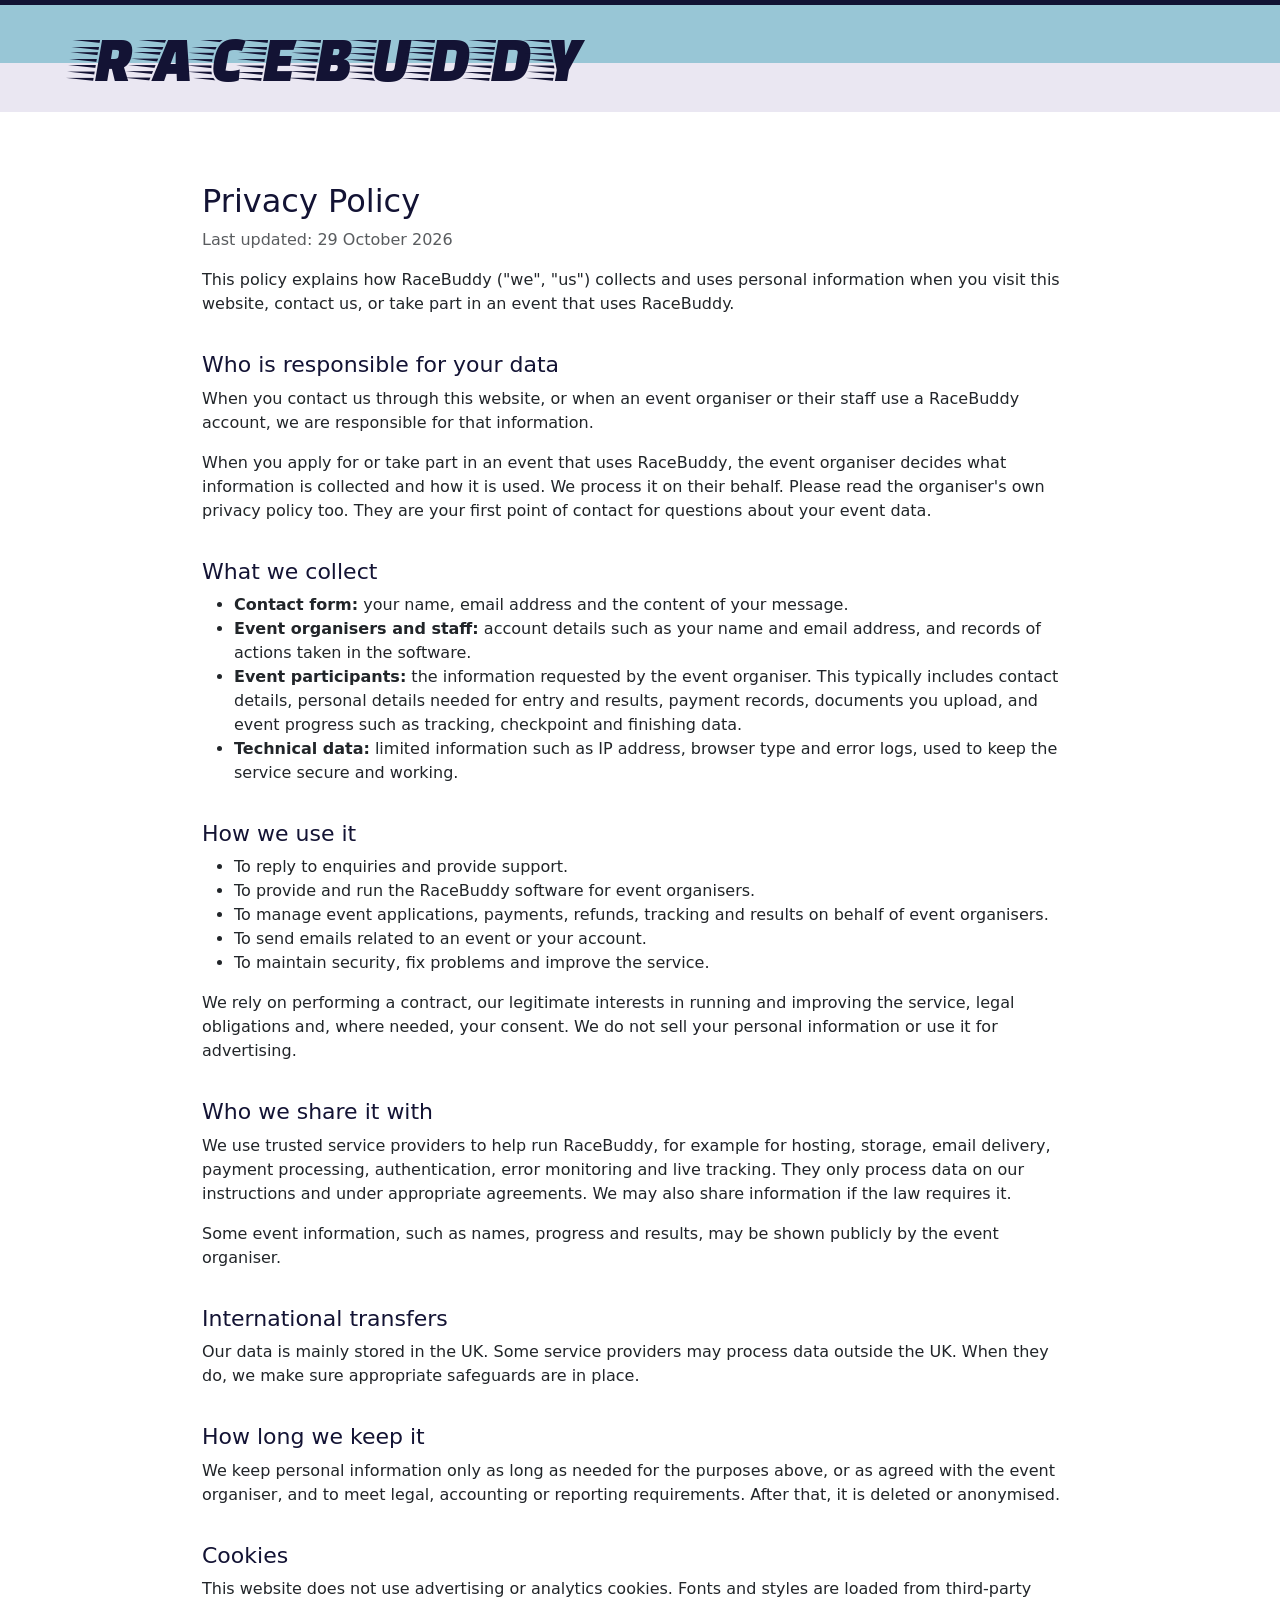
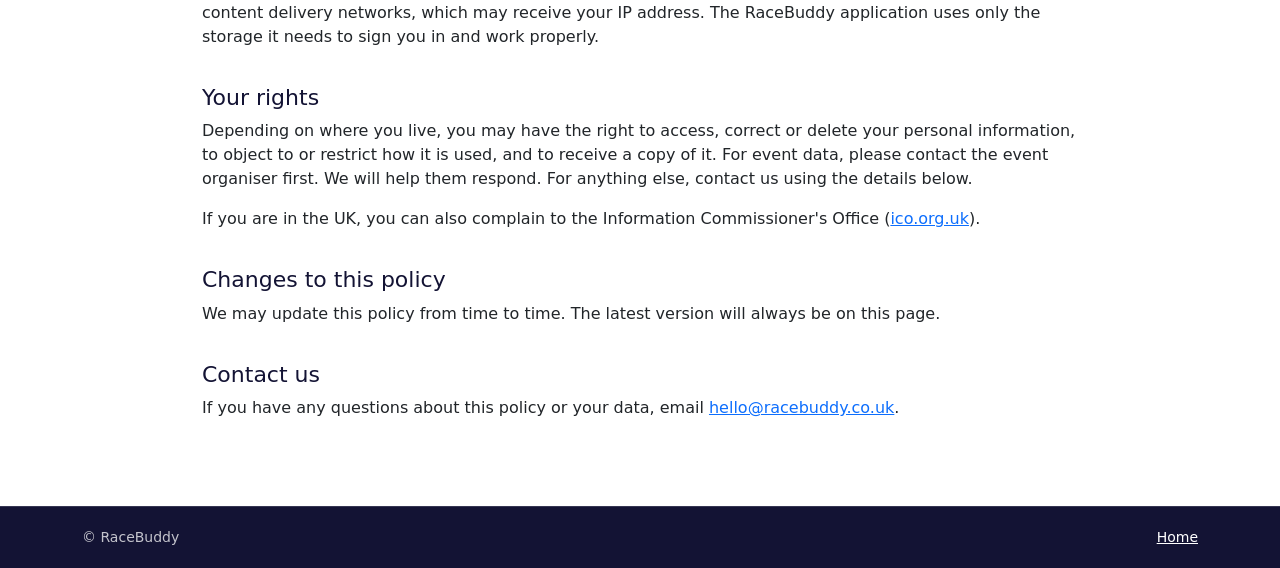
==== privacy.html @ 4d8df386 "feat: add privacy policy page Add a generic privacy policy at /privacy.html, link it from a new foot" ====
<!DOCTYPE html>
<html lang="en">
  <head>
    <meta charset="UTF-8" />
    <meta name="viewport" content="width=device-width, initial-scale=1.0" />
    <title>Privacy Policy - RaceBuddy</title>
    <link rel="preconnect" href="https://fonts.googleapis.com" />
    <link rel="preconnect" href="https://fonts.gstatic.com" crossorigin />
    <link
      href="https://fonts.googleapis.com/css2?family=Faster+One&display=swap"
      rel="stylesheet"
    />
    <link
      href="https://cdn.jsdelivr.net/npm/bootstrap@5.3.0/dist/css/bootstrap.min.css"
      rel="stylesheet"
      integrity="sha384-9ndCyUaIbzAi2FUVXJi0CjmCapSmO7SnpJef0486qhLnuZ2cdeRhO02iuK6FUUVM"
      crossorigin="anonymous"
    />
    <link href="./styles.css" rel="stylesheet" />
  </head>
  <body>
    <header class="header">
      <div class="header__text">
        <div class="container">
          <h1><a href="./" class="header__home">RaceBuddy</a></h1>
        </div>
      </div>
    </header>
    <main>
      <section class="policy">
        <div class="container">
          <h2 class="mb-2">Privacy Policy</h2>
          <p class="text-muted">Last updated: 29 October 2026</p>

          <p>
            This policy explains how RaceBuddy ("we", "us") collects and uses
            personal information when you visit this website, contact us, or
            take part in an event that uses RaceBuddy.
          </p>

          <h3>Who is responsible for your data</h3>
          <p>
            When you contact us through this website, or when an event
            organiser or their staff use a RaceBuddy account, we are
            responsible for that information.
          </p>
          <p>
            When you apply for or take part in an event that uses RaceBuddy, the
            event organiser decides what information is collected and how it
            is used. We process it on their behalf. Please read the organiser's
            own privacy policy too. They are your first point of contact for
            questions about your event data.
          </p>

          <h3>What we collect</h3>
          <ul>
            <li>
              <strong>Contact form:</strong> your name, email address and the
              content of your message.
            </li>
            <li>
              <strong>Event organisers and staff:</strong> account details such
              as your name and email address, and records of actions taken in
              the software.
            </li>
            <li>
              <strong>Event participants:</strong> the information requested by
              the event organiser. This typically includes contact details,
              personal details needed for entry and results, payment records,
              documents you upload, and event progress such as tracking,
              checkpoint and finishing data.
            </li>
            <li>
              <strong>Technical data:</strong> limited information such as IP
              address, browser type and error logs, used to keep the service
              secure and working.
            </li>
          </ul>

          <h3>How we use it</h3>
          <ul>
            <li>To reply to enquiries and provide support.</li>
            <li>To provide and run the RaceBuddy software for event organisers.</li>
            <li>
              To manage event applications, payments, refunds, tracking and
              results on behalf of event organisers.
            </li>
            <li>To send emails related to an event or your account.</li>
            <li>To maintain security, fix problems and improve the service.</li>
          </ul>
          <p>
            We rely on performing a contract, our legitimate interests in
            running and improving the service, legal obligations and, where
            needed, your consent. We do not sell your personal information or
            use it for advertising.
          </p>

          <h3>Who we share it with</h3>
          <p>
            We use trusted service providers to help run RaceBuddy, for example
            for hosting, storage, email delivery, payment processing,
            authentication, error monitoring and live tracking. They only
            process data on our instructions and under appropriate agreements.
            We may also share information if the law requires it.
          </p>
          <p>
            Some event information, such as names, progress and results, may be
            shown publicly by the event organiser.
          </p>

          <h3>International transfers</h3>
          <p>
            Our data is mainly stored in the UK. Some service providers may
            process data outside the UK. When they do, we make sure appropriate
            safeguards are in place.
          </p>

          <h3>How long we keep it</h3>
          <p>
            We keep personal information only as long as needed for the
            purposes above, or as agreed with the event organiser, and to meet
            legal, accounting or reporting requirements. After that, it is
            deleted or anonymised.
          </p>

          <h3>Cookies</h3>
          <p>
            This website does not use advertising or analytics cookies. Fonts
            and styles are loaded from third-party content delivery networks,
            which may receive your IP address. The RaceBuddy application uses
            only the storage it needs to sign you in and work properly.
          </p>

          <h3>Your rights</h3>
          <p>
            Depending on where you live, you may have the right to access,
            correct or delete your personal information, to object to or
            restrict how it is used, and to receive a copy of it. For event
            data, please contact the event organiser first. We will help them
            respond. For anything else, contact us using the details below.
          </p>
          <p>
            If you are in the UK, you can also complain to the Information
            Commissioner's Office (<a
              href="https://ico.org.uk/"
              target="_blank"
              rel="noopener"
              >ico.org.uk</a
            >).
          </p>

          <h3>Changes to this policy</h3>
          <p>
            We may update this policy from time to time. The latest version
            will always be on this page.
          </p>

          <h3>Contact us</h3>
          <p>
            If you have any questions about this policy or your data, email
            <a href="mailto:hello@racebuddy.co.uk">hello@racebuddy.co.uk</a>.
          </p>
        </div>
      </section>
    </main>
    <footer class="footer">
      <div class="container d-flex justify-content-between">
        <span>&copy; RaceBuddy</span>
        <a href="./">Home</a>
      </div>
    </footer>
  </body>
</html>
---- styles.css ----
/* VARIABLES */
:root {
  --color-light-purple: #EAE7F2;
  --color-light-blue: #98c6d6;
  --color-dark-blue: #131334;
  --color-red: #f11f21;
  --color-success: #88e588;
  --color-error: #f25959;
  --font-family-heading: 'Faster One', cursive;
  --bs-heading-color: #131334;
}

/* BOOTSTRAP OVERRIDES */
.btn-primary {
  background-color: var(--color-dark-blue);
  border-color: var(--color-dark-blue);
}
.card-header {
  background-color: var(--color-dark-blue);
  padding-top: 12px;
  padding-bottom: 12px;
}
.card-header h4 {
  color: #fff;
}
.card {
  height: 100%;
}

/* GLOBALS */
h1 {
  position: relative;
  font-size: 64px;
  margin: 0;
  padding: 0;
  font-family: var(--font-family-heading);
  color: var(--color-dark-blue);
  letter-spacing: 0.1em;
  text-transform: uppercase;
}
.container {
  position: relative;
}
section {
  padding: 70px 0;
}
@media (max-width: 767px) {
  h1 {
    font-size: 38px;
  }
  section {
    padding: 50px 0;
  }
}

/* HEADER */
.header {
  background-color: var(--color-light-purple);
}
.header__menu {
  padding-top: 20px;
  display: none
}
.header__menu .btn {
  margin-left: 20px;
  display: none
}
.header__graphics {
  display: flex;
  justify-content: center;
  align-items: center;
  padding: 5px 0 30px;
  position: relative;
}
.header__graphic--yard {
  margin-bottom: 12px;
}
.header__graphic--tick {
  margin-bottom: 24px;
}
.header__graphics .container {
  z-index: 1;
}
.header__graphics::before,
.header__graphics::after  {
  content: "";
  display: block;
  width: 100%;
  height: 8px;
  position: absolute;
  left: 0;
}
.header__graphics::before  {
  background-color: var(--color-red);
  top: 66%;
}
.header__graphics::after  {
  background-color: var(--color-light-blue);
  top: 50%;
}
.header__text {
  position: relative;
  border-top: 5px solid var(--color-dark-blue);
  padding: 15px 0;
}
.header__text::before {
  content: "";
  display: block;
  width: 100%;
  height: 54%;
  background-color: var(--color-light-blue);
  position: absolute;
  left: 0;
  top: 0;
}
@media (max-width: 990px) {
  .header__graphic--yard {
    display: none;
  }
  .header__graphic--tick {
    display: none;
  }
}
@media (max-width: 767px) {
  .header__graphic--nod {
    width: 120px;
  }
  .header__graphic--tosca {
    width: 140px;
  }
  .header__graphics {
    padding: 15px 0 20px;
  }
}

/* MODULES */
.modules {
  background-color: var(--color-light-purple);
}
.card-icon {
  display: flex;
  justify-content: center;
  align-items: center;
  padding: 30px;
  height: 140px;
  background-color: var(--color-light-blue)
}
.card-icon svg {
  width: 100%;
  height: 100%;
  fill: #fff;
}

/* CONTACT */
.contact {
  background-color: #131334;
  color: #fff;
}
.contact .container {
  max-width: 900px;
}
.form-success,
.form-error {
  color: #fff; 
  font-weight: 700;
  display: none;
  padding: 10px 20px;
  border: 2px solid var(--color-success);
  margin-top: 20px;
}
.form-error {
  border-color: var(--color-error);
}

.contact__privacy {
  margin: 20px 0 0;
  font-size: 14px;
  color: rgba(255, 255, 255, 0.75);
}
.contact__privacy a {
  color: #fff;
}

/* POLICY */
.header__home {
  color: inherit;
  text-decoration: none;
}
.policy .container {
  max-width: 900px;
}
.policy h3 {
  font-size: 22px;
  margin-top: 36px;
}

/* FOOTER */
.footer {
  background-color: var(--color-dark-blue);
  border-top: 1px solid rgba(255, 255, 255, 0.15);
  color: rgba(255, 255, 255, 0.75);
  padding: 20px 0;
  font-size: 14px;
}
.footer a {
  color: #fff;
}
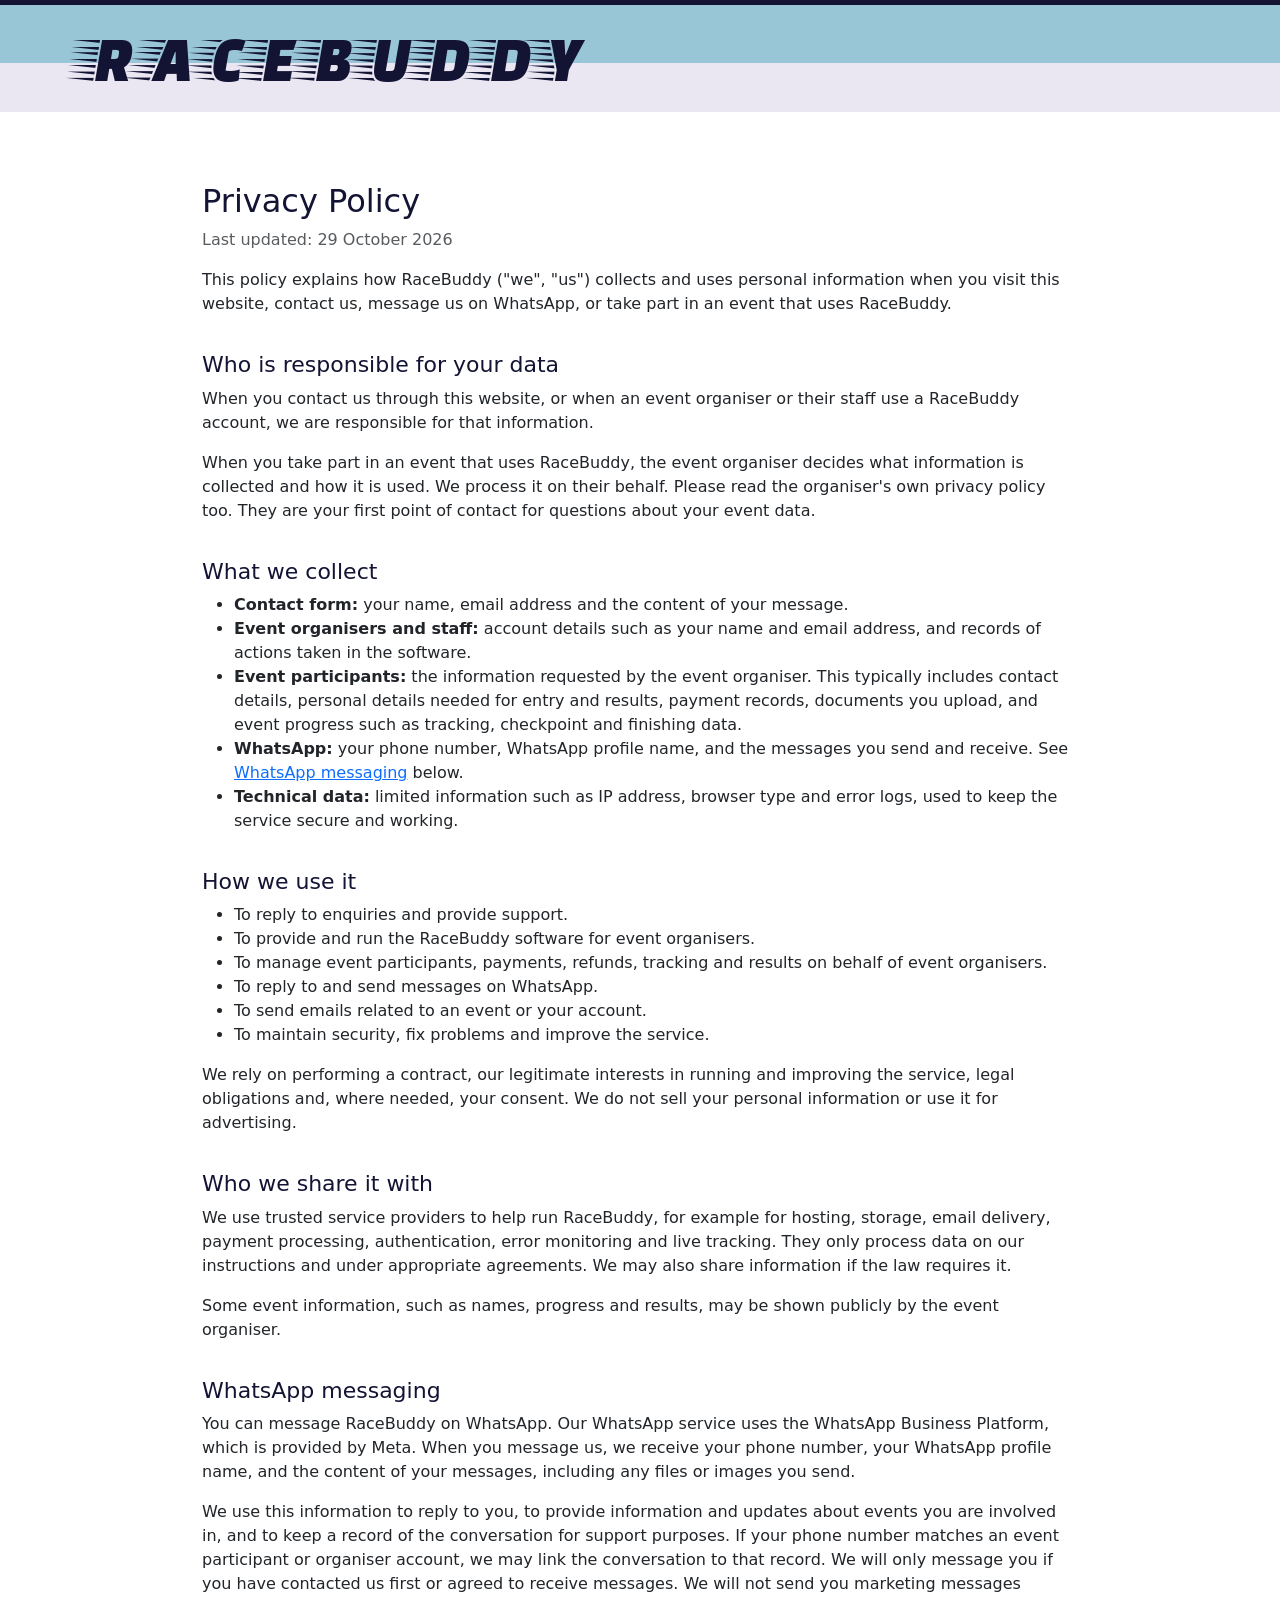
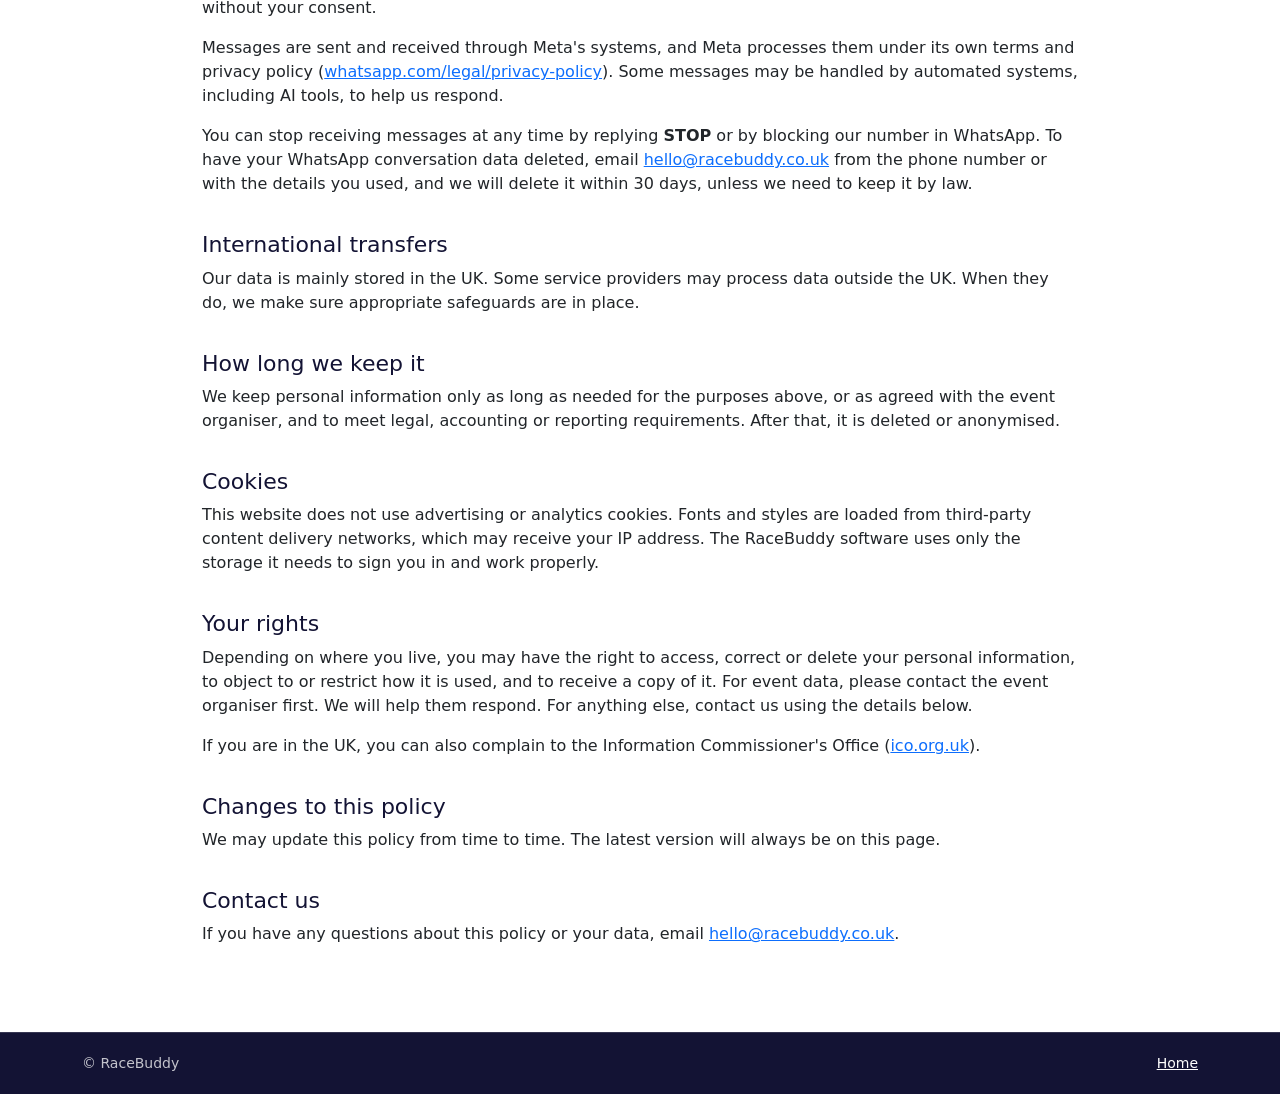
==== commit c6d01929: "feat: add WhatsApp section to privacy policy, drop applications Co-Authored-By: Claude Opus 5.5 <nor" ====
--- a/privacy.html
+++ b/privacy.html
@@ -34,8 +34,9 @@
 
           <p>
             This policy explains how RaceBuddy ("we", "us") collects and uses
-            personal information when you visit this website, contact us, or
-            take part in an event that uses RaceBuddy.
+            personal information when you visit this website, contact us,
+            message us on WhatsApp, or take part in an event that uses
+            RaceBuddy.
           </p>
 
           <h3>Who is responsible for your data</h3>
@@ -45,8 +46,8 @@
             responsible for that information.
           </p>
           <p>
-            When you apply for or take part in an event that uses RaceBuddy, the
-            event organiser decides what information is collected and how it
+            When you take part in an event that uses RaceBuddy, the event
+            organiser decides what information is collected and how it
             is used. We process it on their behalf. Please read the organiser's
             own privacy policy too. They are your first point of contact for
             questions about your event data.
@@ -71,6 +72,11 @@
               checkpoint and finishing data.
             </li>
             <li>
+              <strong>WhatsApp:</strong> your phone number, WhatsApp profile
+              name, and the messages you send and receive. See
+              <a href="#whatsapp">WhatsApp messaging</a> below.
+            </li>
+            <li>
               <strong>Technical data:</strong> limited information such as IP
               address, browser type and error logs, used to keep the service
               secure and working.
@@ -82,9 +88,10 @@
             <li>To reply to enquiries and provide support.</li>
             <li>To provide and run the RaceBuddy software for event organisers.</li>
             <li>
-              To manage event applications, payments, refunds, tracking and
+              To manage event participants, payments, refunds, tracking and
               results on behalf of event organisers.
             </li>
+            <li>To reply to and send messages on WhatsApp.</li>
             <li>To send emails related to an event or your account.</li>
             <li>To maintain security, fix problems and improve the service.</li>
           </ul>
@@ -108,6 +115,43 @@
             shown publicly by the event organiser.
           </p>
 
+          <h3 id="whatsapp">WhatsApp messaging</h3>
+          <p>
+            You can message RaceBuddy on WhatsApp. Our WhatsApp service uses
+            the WhatsApp Business Platform, which is provided by Meta. When you
+            message us, we receive your phone number, your WhatsApp profile
+            name, and the content of your messages, including any files or
+            images you send.
+          </p>
+          <p>
+            We use this information to reply to you, to provide information
+            and updates about events you are involved in, and to keep a record
+            of the conversation for support purposes. If your phone number
+            matches an event participant or organiser account, we may link
+            the conversation to that record. We will only message you if you
+            have contacted us first or agreed to receive messages. We will not
+            send you marketing messages without your consent.
+          </p>
+          <p>
+            Messages are sent and received through Meta's systems, and Meta
+            processes them under its own terms and privacy policy
+            (<a
+              href="https://www.whatsapp.com/legal/privacy-policy"
+              target="_blank"
+              rel="noopener"
+              >whatsapp.com/legal/privacy-policy</a
+            >). Some messages may be handled by automated systems, including
+            AI tools, to help us respond.
+          </p>
+          <p>
+            You can stop receiving messages at any time by replying
+            <strong>STOP</strong> or by blocking our number in WhatsApp. To
+            have your WhatsApp conversation data deleted, email
+            <a href="mailto:hello@racebuddy.co.uk">hello@racebuddy.co.uk</a>
+            from the phone number or with the details you used, and we will
+            delete it within 30 days, unless we need to keep it by law.
+          </p>
+
           <h3>International transfers</h3>
           <p>
             Our data is mainly stored in the UK. Some service providers may
@@ -127,7 +171,7 @@
           <p>
             This website does not use advertising or analytics cookies. Fonts
             and styles are loaded from third-party content delivery networks,
-            which may receive your IP address. The RaceBuddy application uses
+            which may receive your IP address. The RaceBuddy software uses
             only the storage it needs to sign you in and work properly.
           </p>
 
